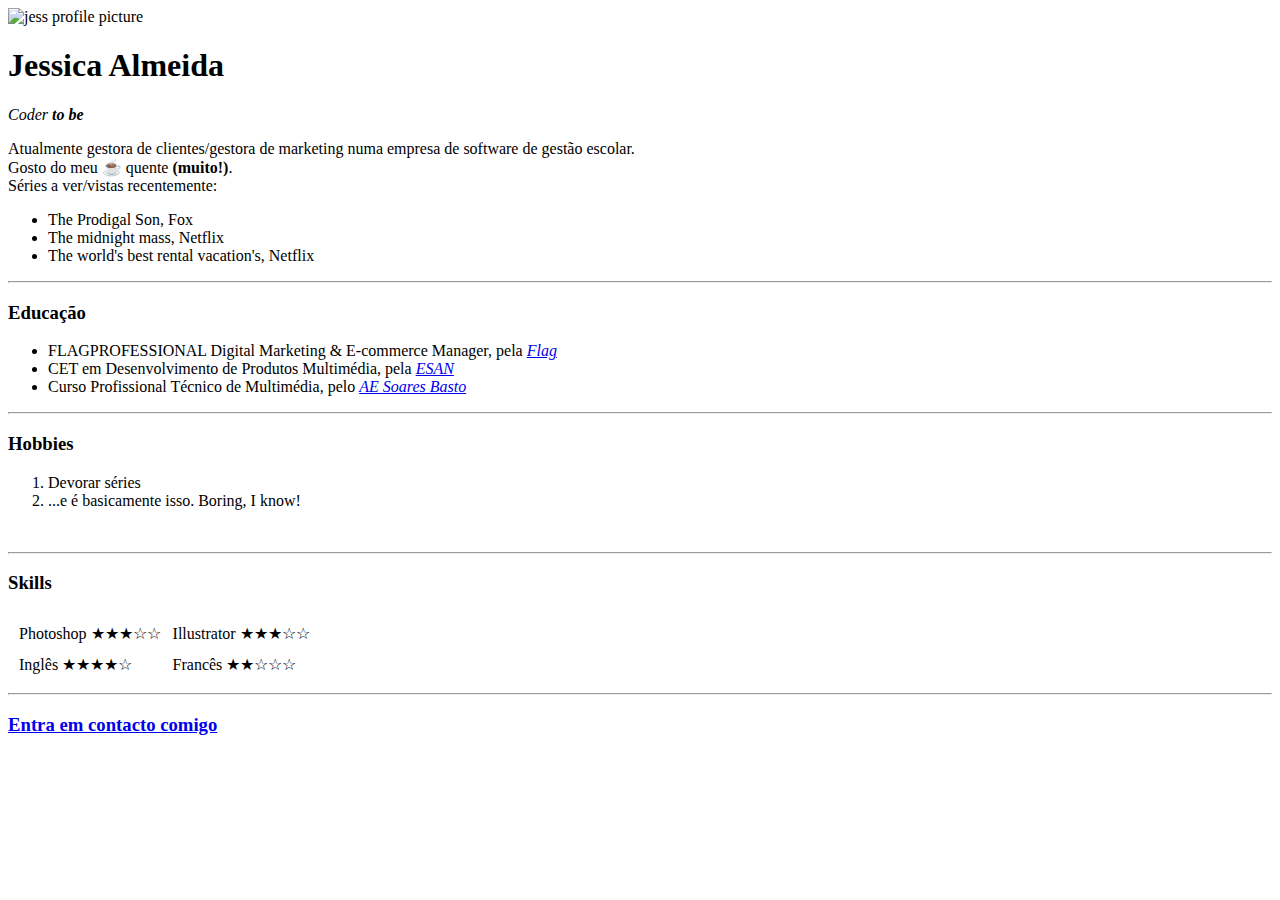
==== index.html @ 227684fa "Páginas do site adicionadas" ====
<!DOCTYPE html>
<html lang="en" dir="ltr">

<head>
  <meta charset="utf-8">
  <title>🤓 Jess' Personal Site </title>
</head>

<body>
  <img src="images/jess.png" alt="jess profile picture">
  <h1>Jessica Almeida</h1>
  <p><em>Coder <strong>to be</strong></em></p>
  <p>
    Atualmente gestora de clientes/gestora de marketing numa empresa de software de gestão escolar.
    <br />
    Gosto do meu ☕ quente <strong>(muito!)</strong>.
    <br>
    Séries a ver/vistas recentemente:
    <br>
  <ul>
    <li>The Prodigal Son, Fox</li>
    <li>The midnight mass, Netflix</li>
    <li>The world's best rental vacation's, Netflix</li>
  </ul>
  </p>
  <hr>
  <h3>Educação</h3>
  <ul>
    <li>FLAGPROFESSIONAL Digital Marketing & E-commerce Manager, pela <em><a href="https://flag.pt/">Flag</a></em></li>
    <li>CET em Desenvolvimento de Produtos Multimédia, pela <em><a href="https://www.ua.pt/pt/esan">ESAN</a></em></li>
    <li>Curso Profissional Técnico de Multimédia, pelo <em><a href="https://w4.soaresbasto.pt/">AE Soares Basto</a></em></li>
  </ul>
  <hr>
  <h3>Hobbies</h3>
  <ol>
    <li>Devorar séries</li>
    <li>...e é basicamente isso. Boring, I know!</li>
  </ol>
  <br>
  <hr>
  <h3>Skills</h3>
  <table cellspacing="10">
    <tr>
      <td>Photoshop ★★★☆☆</td>
      <td>Illustrator ★★★☆☆</td>
    </tr>
    <tr>
      <td>Inglês ★★★★☆</td>
      <td>Francês ★★☆☆☆</td>
    </tr>
  </table>
  <hr>
  <h3><a href="contactos.html">Entra em contacto comigo</a></h3>






</body>

</html>
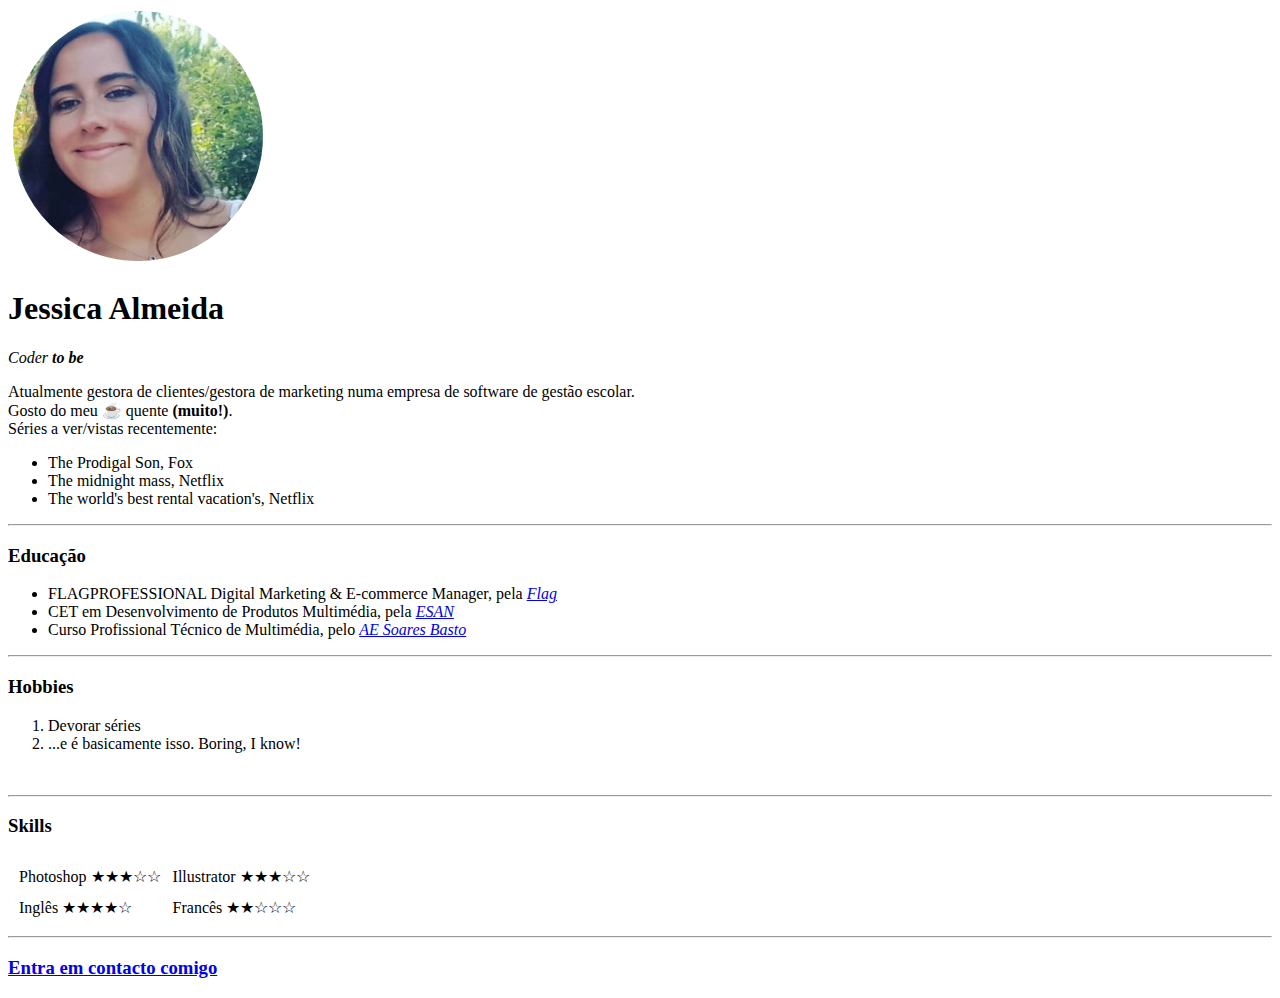
==== commit a3a93b45: "Update index.html" ====
--- a/index.html
+++ b/index.html
@@ -7,7 +7,7 @@
 </head>
 
 <body>
-  <img src="images/jess.png" alt="jess profile picture">
+  <img src="images/jess.PNG" alt="jess profile picture">
   <h1>Jessica Almeida</h1>
   <p><em>Coder <strong>to be</strong></em></p>
   <p>
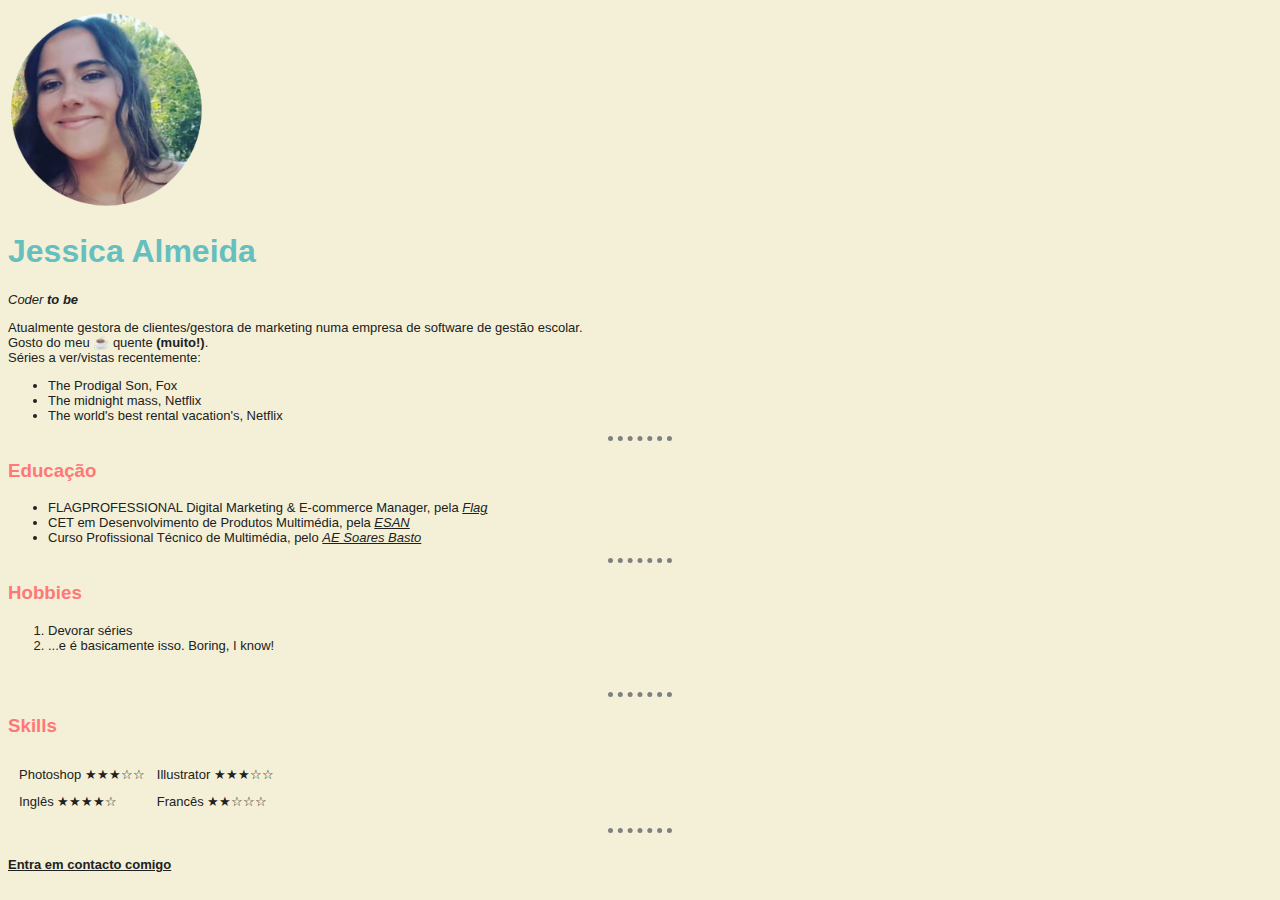
==== commit 8b4cbe0d: "Adicionar CSS" ====
--- a/index.html
+++ b/index.html
@@ -4,10 +4,11 @@
 <head>
   <meta charset="utf-8">
   <title>🤓 Jess' Personal Site </title>
+<link rel="stylesheet" href="css/styles.css">
 </head>
 
 <body>
-  <img src="images/jess.PNG" alt="jess profile picture">
+  <img src="images/jess.png" alt="jess profile picture">
   <h1>Jessica Almeida</h1>
   <p><em>Coder <strong>to be</strong></em></p>
   <p>
--- a/css/styles.css
+++ b/css/styles.css
@@ -0,0 +1,54 @@
+  body {
+    background-color:#F3F0D7;
+  }
+
+  hr {
+    border-style: dotted none none;
+    width: 5%;
+    border-color: grey;
+    border-width: 5px;
+  }
+
+  img {
+    height: 200px;
+  }
+
+  h1 {
+    color: #66BFBF;
+    font-family: sans-serif;
+  }
+
+  h3 {
+    color: #FF7878;
+    font-family: sans-serif;
+  }
+
+  p {
+    font-family: sans-serif;
+    font-size: 13px;
+    color: #212121;
+  }
+
+  ul {
+    font-family: sans-serif;
+    font-size: 13px;
+    color: #212121;
+  }
+
+  ol {
+    font-family: sans-serif;
+    font-size: 13px;
+    color: #212121;
+  }
+
+  table {
+    font-family: sans-serif;
+    font-size: 13px;
+    color: #212121;
+  }
+
+  a {
+    font-family: sans-serif;
+    font-size: 13px;
+    color: #212121;
+  }
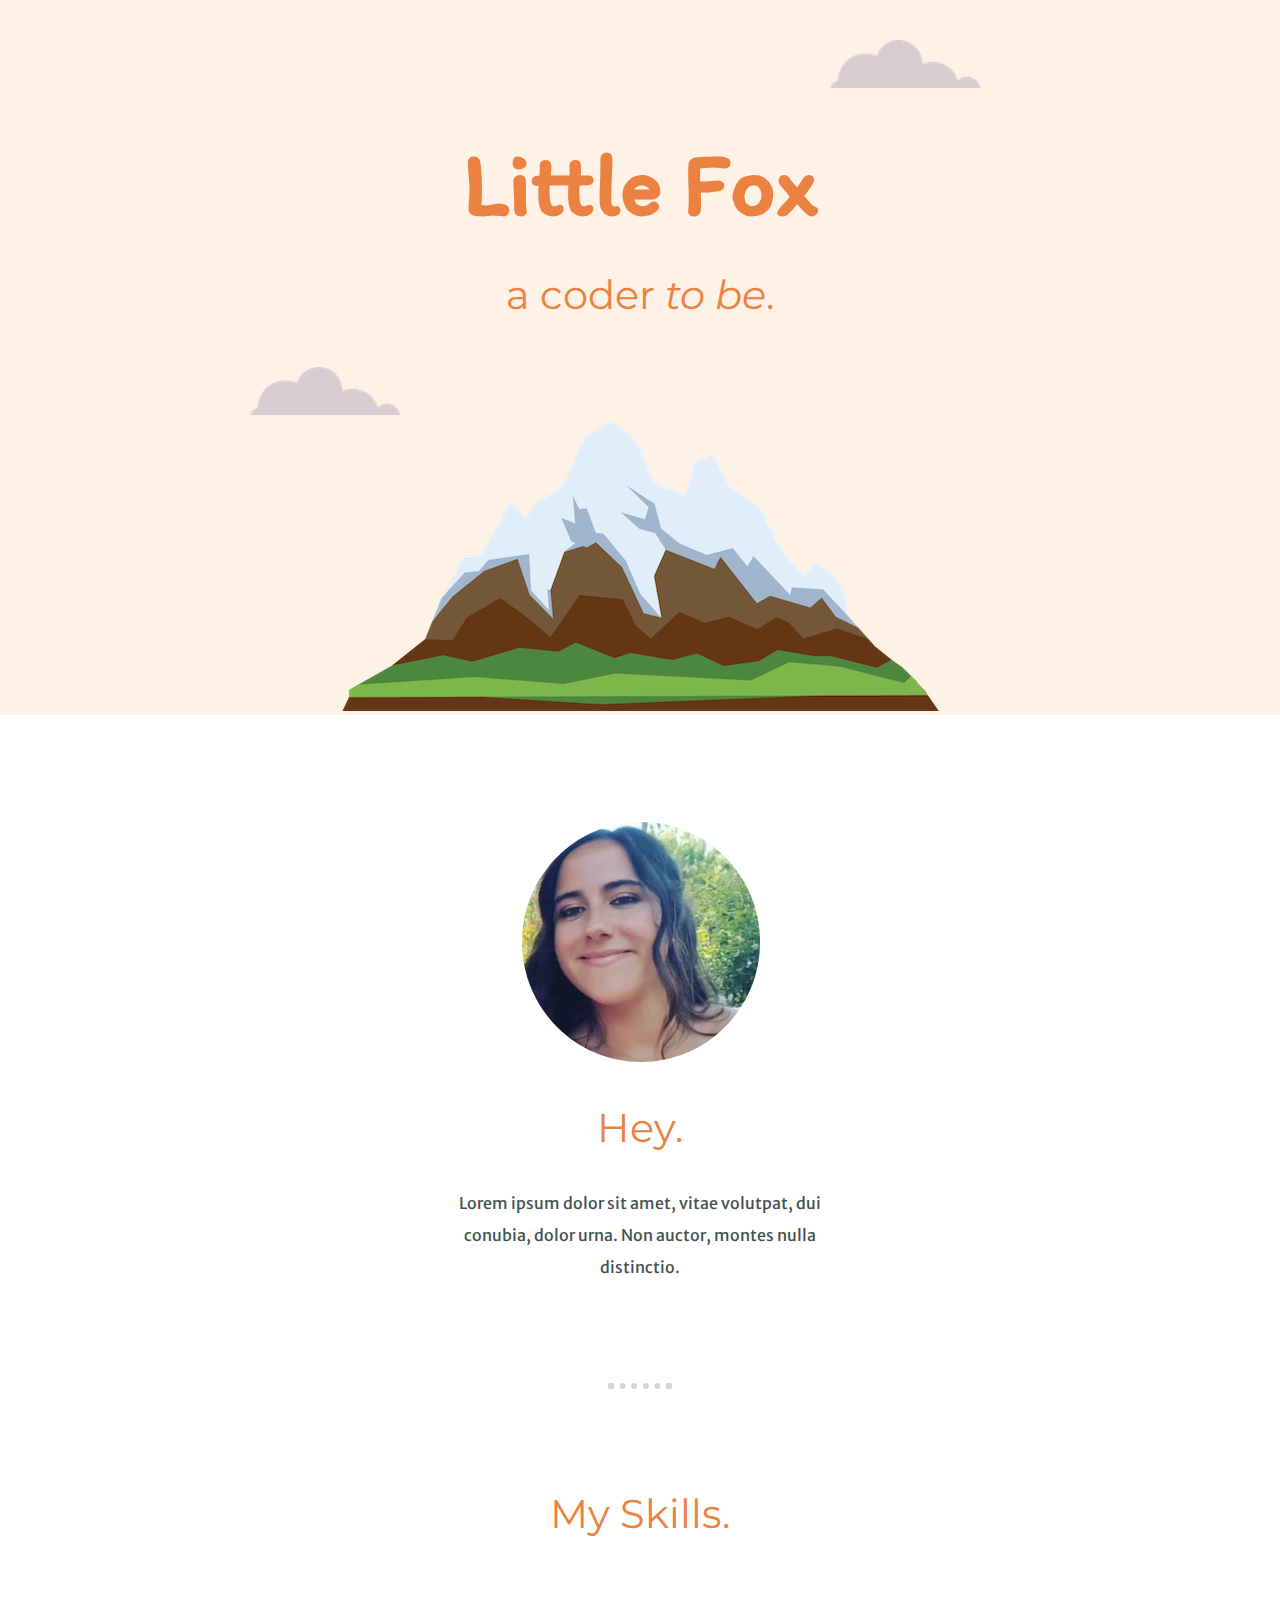
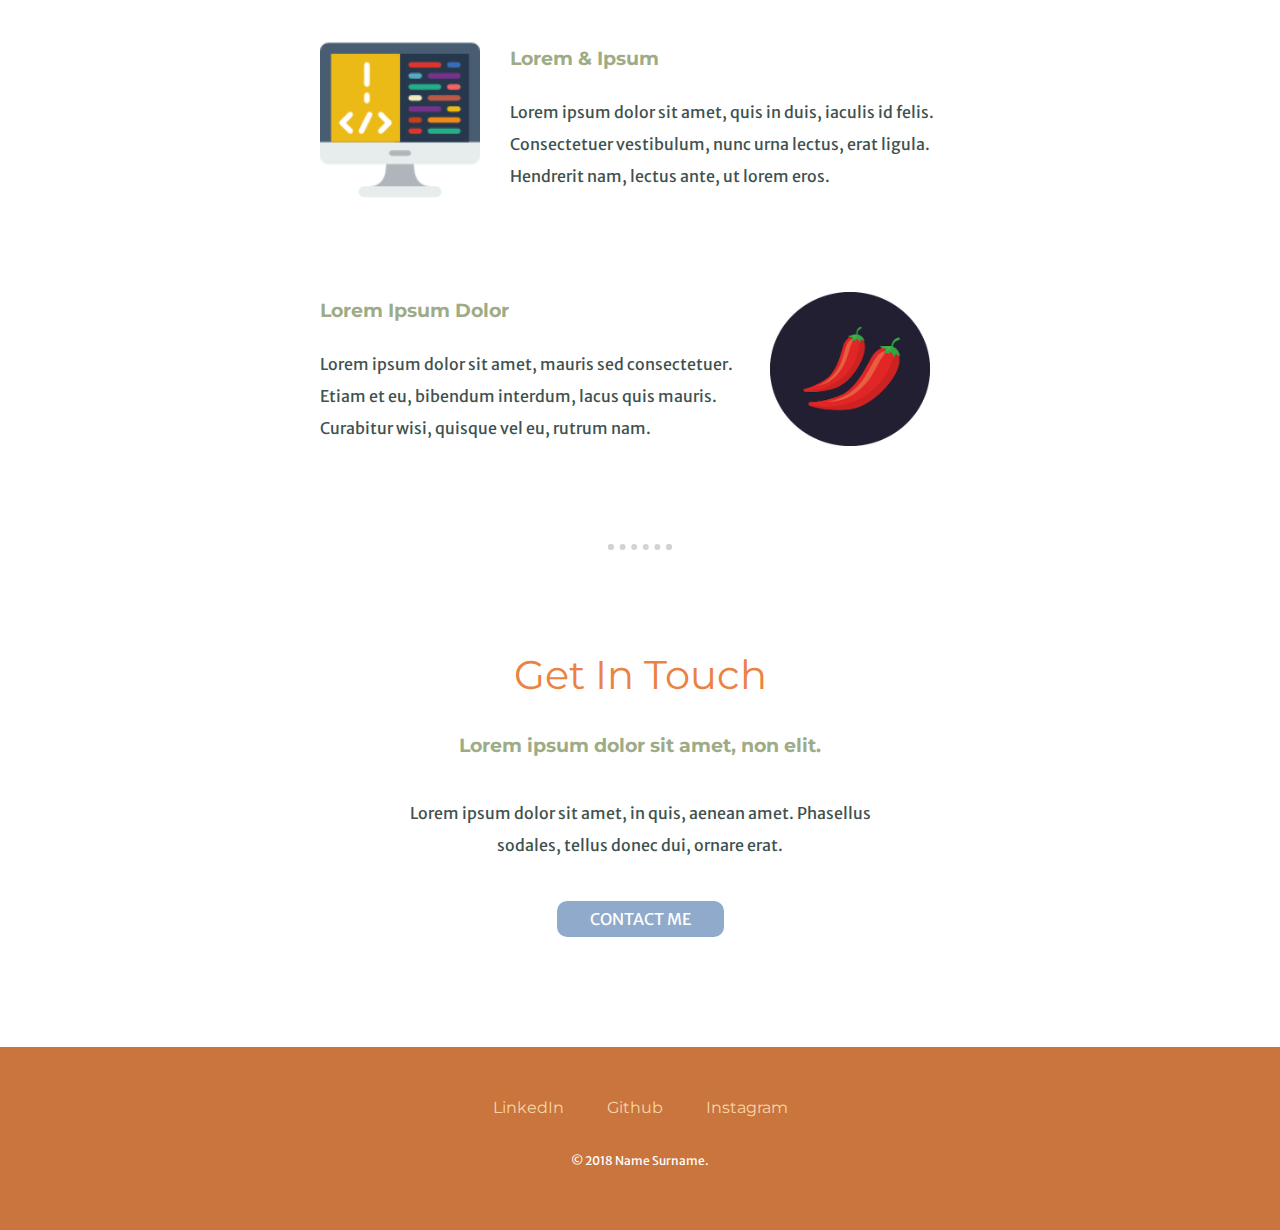
==== commit e341e9c1: "Novo CV" ====
--- a/index.html
+++ b/index.html
@@ -1,63 +1,60 @@
 <!DOCTYPE html>
 <html lang="en" dir="ltr">
+  <head>
+    <meta charset="utf-8">
+    <title>Little Fox</title>
+    <link rel="stylesheet" href="css/styles.css">
+    <link rel="icon" href="images/favicon.ico">
+    <link href="https://fonts.googleapis.com/css2?family=Itim&family=Merriweather+Sans:wght@300&family=Montserrat&display=swap" rel="stylesheet"
+  </head>
+  <body>
+    <div class="top-container">
+      <img class="top-cloud" src="images/cloud.png" alt="cloud-img">
+      <h1>Little Fox</h1>
+      <h2>
+        a coder <em>to be</em>.
+      </h2>
+        <img class="bottom-cloud"src="images/cloud.png" alt="cloud-img">
+        <img class="mountain" src="images/mountain.png" alt="mountain-img">
+    </div>
 
-<head>
-  <meta charset="utf-8">
-  <title>🤓 Jess' Personal Site </title>
-<link rel="stylesheet" href="css/styles.css">
-</head>
-
-<body>
-  <img src="images/jess.png" alt="jess profile picture">
-  <h1>Jessica Almeida</h1>
-  <p><em>Coder <strong>to be</strong></em></p>
-  <p>
-    Atualmente gestora de clientes/gestora de marketing numa empresa de software de gestão escolar.
-    <br />
-    Gosto do meu ☕ quente <strong>(muito!)</strong>.
-    <br>
-    Séries a ver/vistas recentemente:
-    <br>
-  <ul>
-    <li>The Prodigal Son, Fox</li>
-    <li>The midnight mass, Netflix</li>
-    <li>The world's best rental vacation's, Netflix</li>
-  </ul>
-  </p>
-  <hr>
-  <h3>Educação</h3>
-  <ul>
-    <li>FLAGPROFESSIONAL Digital Marketing & E-commerce Manager, pela <em><a href="https://flag.pt/">Flag</a></em></li>
-    <li>CET em Desenvolvimento de Produtos Multimédia, pela <em><a href="https://www.ua.pt/pt/esan">ESAN</a></em></li>
-    <li>Curso Profissional Técnico de Multimédia, pelo <em><a href="https://w4.soaresbasto.pt/">AE Soares Basto</a></em></li>
-  </ul>
-  <hr>
-  <h3>Hobbies</h3>
-  <ol>
-    <li>Devorar séries</li>
-    <li>...e é basicamente isso. Boring, I know!</li>
-  </ol>
-  <br>
-  <hr>
-  <h3>Skills</h3>
-  <table cellspacing="10">
-    <tr>
-      <td>Photoshop ★★★☆☆</td>
-      <td>Illustrator ★★★☆☆</td>
-    </tr>
-    <tr>
-      <td>Inglês ★★★★☆</td>
-      <td>Francês ★★☆☆☆</td>
-    </tr>
-  </table>
-  <hr>
-  <h3><a href="contactos.html">Entra em contacto comigo</a></h3>
+    <div class="middle-container">
+      <div class="profile">
+        <img class="profile-img" src="images/jess.png" alt="profile-img">
+        <h2>Hey.</h2>
+        <p class="intro">Lorem ipsum dolor sit amet, vitae volutpat, dui conubia, dolor urna. Non auctor, montes nulla distinctio.</p>
+      </div>
+      <hr>
+      <div class="skills">
+        <h2>My Skills.</h2>
+        <div class="skill-row">
+          <img class="coding-img" src="images/coding.png" alt="coding-img">
+          <h3>Lorem & Ipsum</h3>
+          <p>Lorem ipsum dolor sit amet, quis in duis, iaculis id felis. Consectetuer vestibulum, nunc urna lectus, erat ligula. Hendrerit nam, lectus ante, ut lorem eros.</p>
+        </div>
+        <div class="skill-row">
+          <img class="chillies-img" src="images/chillies.png" alt="chillies-img">
+          <h3>Lorem Ipsum Dolor</h3>
+          <p class="skills-second-text">Lorem ipsum dolor sit amet, mauris sed consectetuer. Etiam et eu, bibendum interdum, lacus quis mauris. Curabitur wisi, quisque vel eu, rutrum nam.</p>
+        </div>
+      </div>
+      <hr>
+      <div class="contact-me">
+        <h2>Get In Touch</h2>
+        <h3>Lorem ipsum dolor sit amet, non elit.</h3>
+        <p class="contact-text">Lorem ipsum dolor sit amet, in quis, aenean amet. Phasellus sodales, tellus donec dui, ornare erat.</p>
+        <a class="contact-button" href="mailto:jess.neves71@gmail.com">CONTACT ME</a>
+      </div>
+    </div>
 
 
+    <div class="bottom-container">
+      <a class="footer-link" target="_blank" href="https://www.linkedin.com/">LinkedIn</a>
+      <a class="footer-link" target="_blank" href="https://github.com/FoxyJessy">Github</a>
+      <a class="footer-link" target="_blank" href="https://www.instagram.com/nevesjess">Instagram</a>
+      <p class="copyright">© 2018 Name Surname.</p>
+    </div>
 
 
-
-
-</body>
-
+  </body>
 </html>
--- a/css/styles.css
+++ b/css/styles.css
@@ -1,54 +1,141 @@
-  body {
-    background-color:#F3F0D7;
-  }
+body {
+  margin: 0;
+  text-align: center;
+  color: #40514E;
+  font-family: 'Merriweather Sans', sans-serif;
+}
 
-  hr {
-    border-style: dotted none none;
-    width: 5%;
-    border-color: grey;
-    border-width: 5px;
-  }
+h1 {
+  margin: 30px auto 0 auto;
+  font-family: 'Itim', cursive;
+  font-size: 562%;
+  color: #EB8242;
+}
 
-  img {
-    height: 200px;
-  }
+h2 {
+  font-family: 'Montserrat', sans-serif;
+  font-size: 2.5rem;
+  font-weight: normal;
+  color: #EB8242;
+  padding-bottom: 2px;
+}
 
-  h1 {
-    color: #66BFBF;
-    font-family: sans-serif;
-  }
+h3 {
+  font-family: 'Montserrat', sans-serif;
+  color: #9DAB86;
+}
 
-  h3 {
-    color: #FF7878;
-    font-family: sans-serif;
-  }
+hr {
+  border: dotted lightgrey 6px;
+  border-bottom: none;
+  width: 4%;
+  margin: 100px auto;
+}
 
-  p {
-    font-family: sans-serif;
-    font-size: 13px;
-    color: #212121;
-  }
+p {
+  line-height: 2;
+}
 
-  ul {
-    font-family: sans-serif;
-    font-size: 13px;
-    color: #212121;
-  }
+a {
+  margin: 10px 20px;
+  font-family: 'Montserrat', sans-serif;
+  color: #F9D5A7;
+  text-decoration: none;
+}
 
-  ol {
-    font-family: sans-serif;
-    font-size: 13px;
-    color: #212121;
-  }
+a:hover {
+  color: #E6A157;
+}
 
-  table {
-    font-family: sans-serif;
-    font-size: 13px;
-    color: #212121;
-  }
+.top-container {
+  background-color: #FEF1E6;
+  position: relative;
+  padding-top: 100px;
+}
 
-  a {
-    font-family: sans-serif;
-    font-size: 13px;
-    color: #212121;
-  }
+.top-cloud {
+  position: absolute;
+  right: 300px;
+  top: 40px;
+}
+
+.bottom-cloud {
+  position: absolute;
+  left: 250px;
+  bottom: 300px;
+}
+
+.middle-container {
+  margin: 100px 0;
+}
+
+.intro {
+  width: 30%;
+  margin: auto;
+}
+
+.skills {
+  margin: 90px auto 90px auto;
+}
+
+.skill-row {
+  width: 50%;
+  margin: 100px auto 100px auto;
+  text-align: left;
+  line-height: 2;
+}
+
+.coding-img {
+  width: 25%;
+  float: left;
+  margin-right: 30px;
+}
+
+.chillies-img {
+  width: 25%;
+  float: right;
+  margin-right: 30px;
+}
+
+.contact-text {
+  margin: 40px auto 30px;
+  width: 40%;
+}
+
+.contact-button {
+  -webkit-border-radius: 20px;
+  -moz-border-radius: 20px;
+  border-radius: 10px;
+  height: 1;
+  line-height: 1;
+  color: #FFFFFF;
+  font-family: 'Merriweather Sans', sans-serif;
+  width: 147px;
+  font-size: 16px;
+  padding: 10px;
+  background-color: #90AACB;
+  text-decoration: none;
+  display: inline-block;
+  cursor: pointer;
+  text-align: center;
+}
+
+.contact-button:hover {
+  background: #5586C5;
+  -webkit-border-radius: 10px;
+  -moz-border-radius: 10px;
+  border-radius: 10px;
+  text-decoration: none;
+}
+
+.bottom-container {
+  background-color: #C9753D;
+  padding: 50px 0 25px;
+}
+
+.copyright {
+  color: white;
+  font-family: 'Merriweather Sans', sans-serif;
+  font-size: 0.75rem;
+padding: 20px 0;
+}
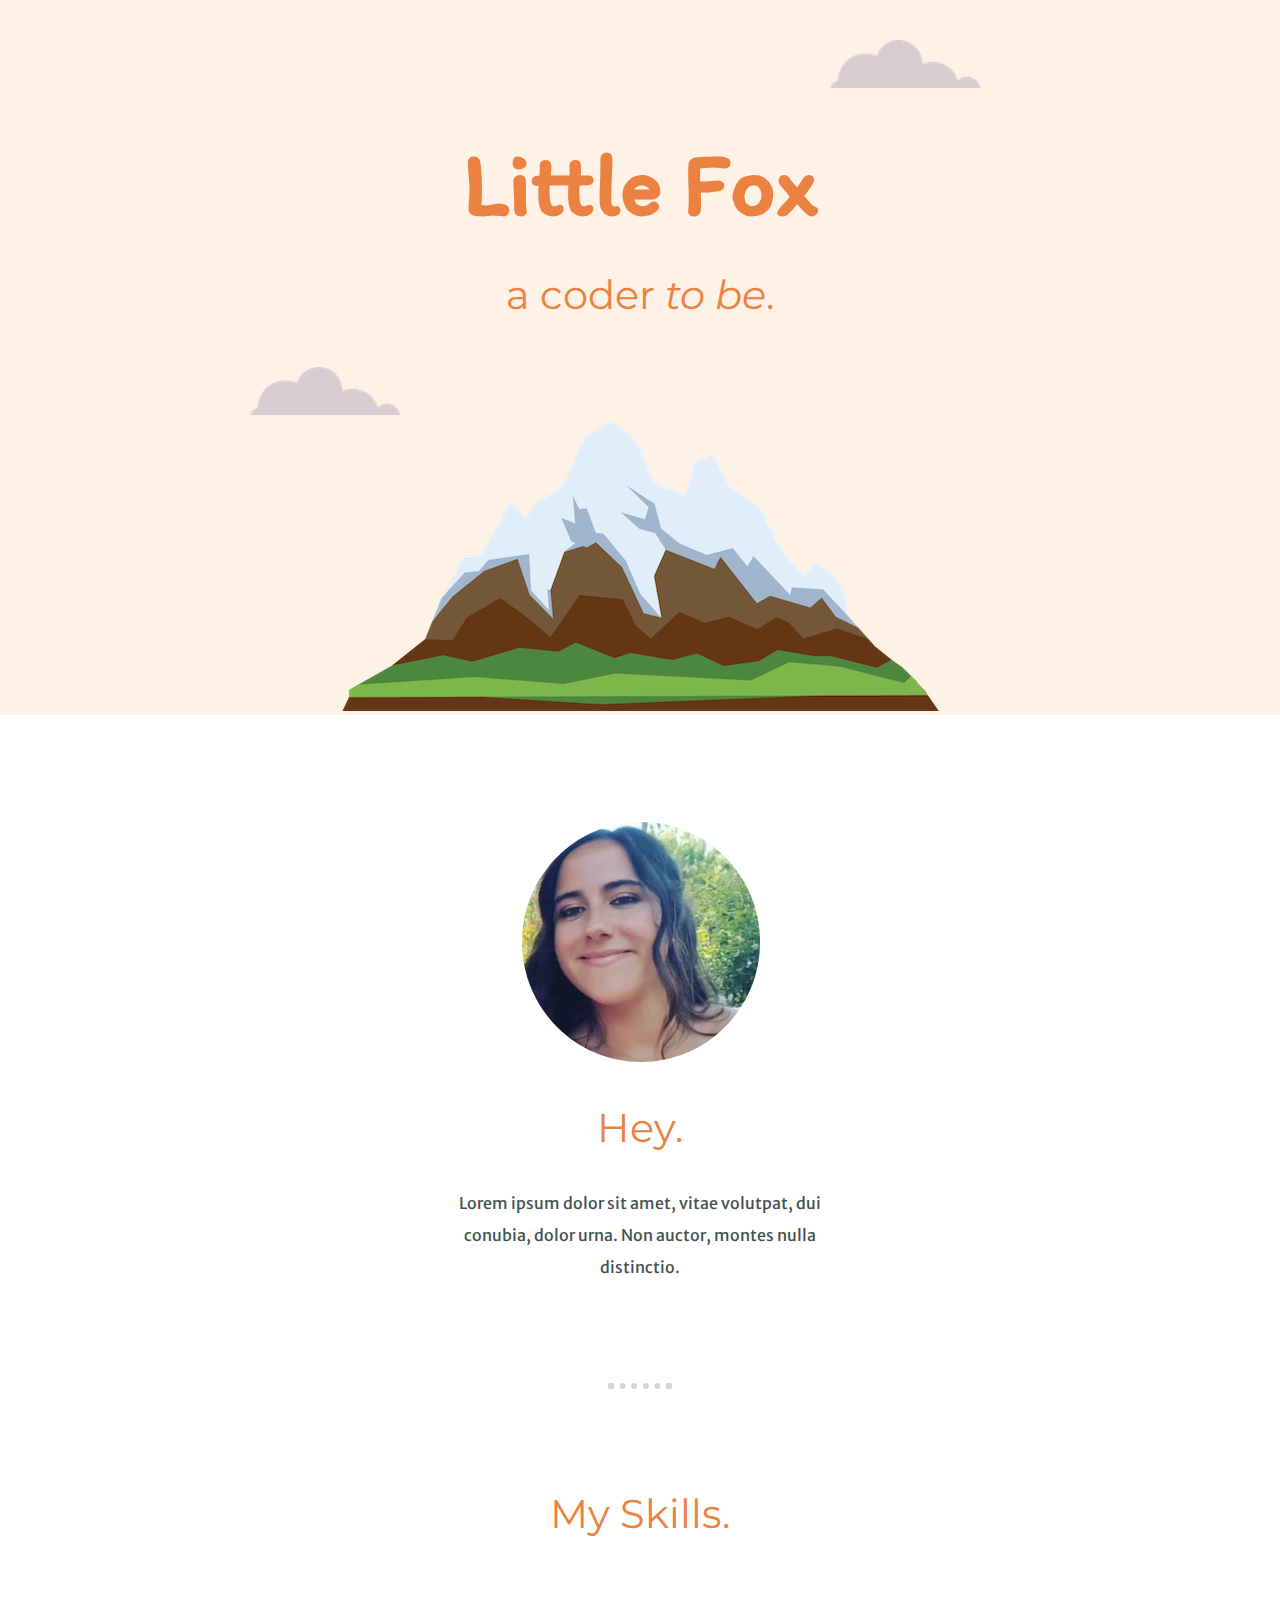
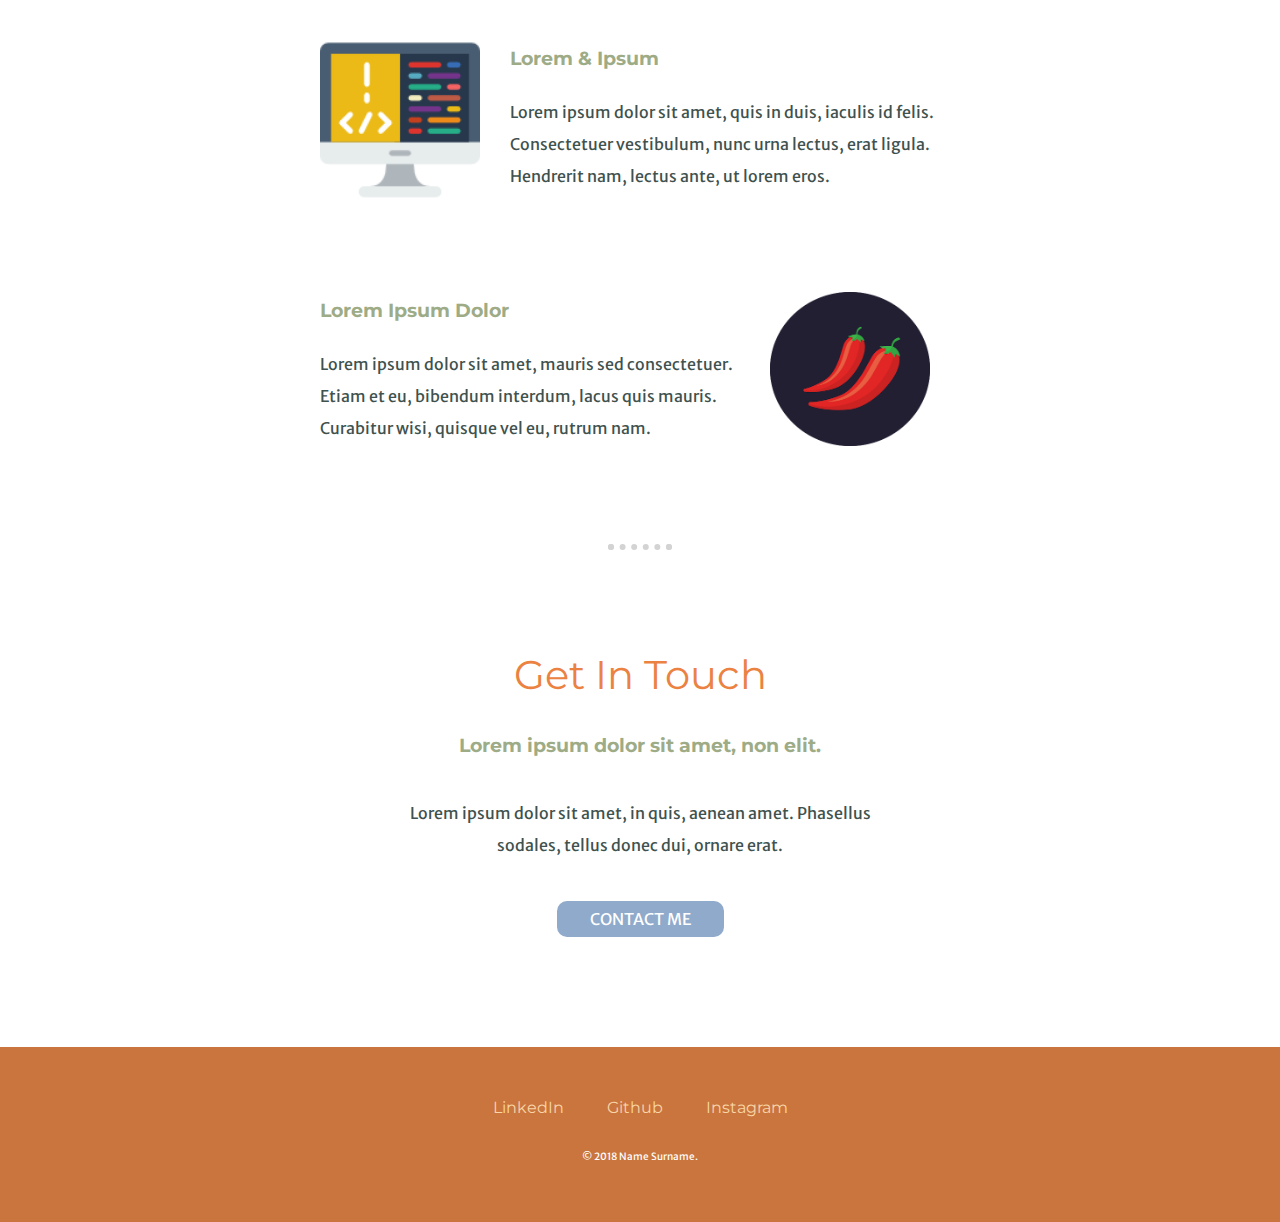
==== commit 8a7a200d: "Novo index" ====
--- a/index.html
+++ b/index.html
@@ -43,15 +43,15 @@
         <h2>Get In Touch</h2>
         <h3>Lorem ipsum dolor sit amet, non elit.</h3>
         <p class="contact-text">Lorem ipsum dolor sit amet, in quis, aenean amet. Phasellus sodales, tellus donec dui, ornare erat.</p>
-        <a class="contact-button" href="mailto:jess.neves71@gmail.com">CONTACT ME</a>
+        <a class="contact-button" href="mailto:test@noemail.com">CONTACT ME</a>
       </div>
     </div>
 
 
     <div class="bottom-container">
       <a class="footer-link" target="_blank" href="https://www.linkedin.com/">LinkedIn</a>
-      <a class="footer-link" target="_blank" href="https://github.com/FoxyJessy">Github</a>
-      <a class="footer-link" target="_blank" href="https://www.instagram.com/nevesjess">Instagram</a>
+      <a class="footer-link" target="_blank" href="https://github.com/">Github</a>
+      <a class="footer-link" target="_blank" href="https://www.instagram.com/">Instagram</a>
       <p class="copyright">© 2018 Name Surname.</p>
     </div>
 
--- a/css/styles.css
+++ b/css/styles.css
@@ -136,6 +136,6 @@
 .copyright {
   color: white;
   font-family: 'Merriweather Sans', sans-serif;
-  font-size: 0.75rem;
-padding: 20px 0;
+  font-size: 10px;
+  padding: 20px 0;
 }
